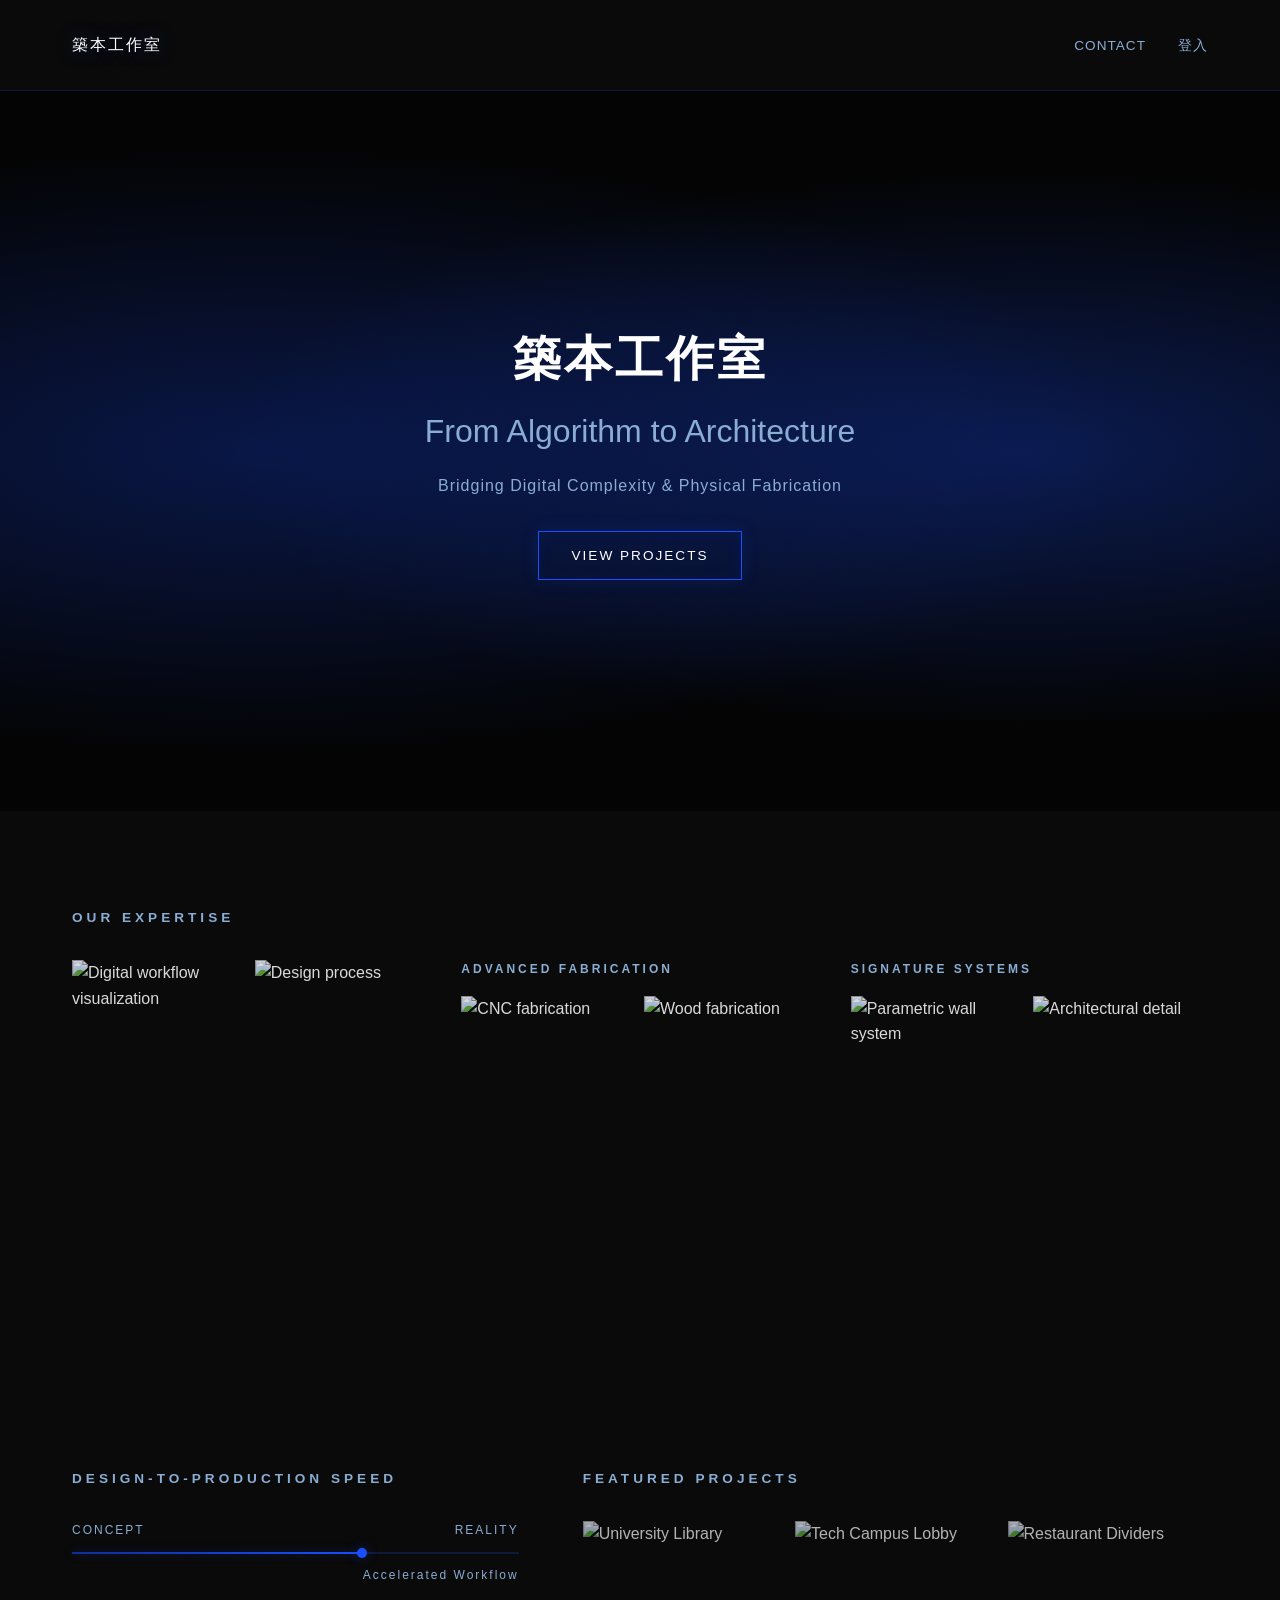
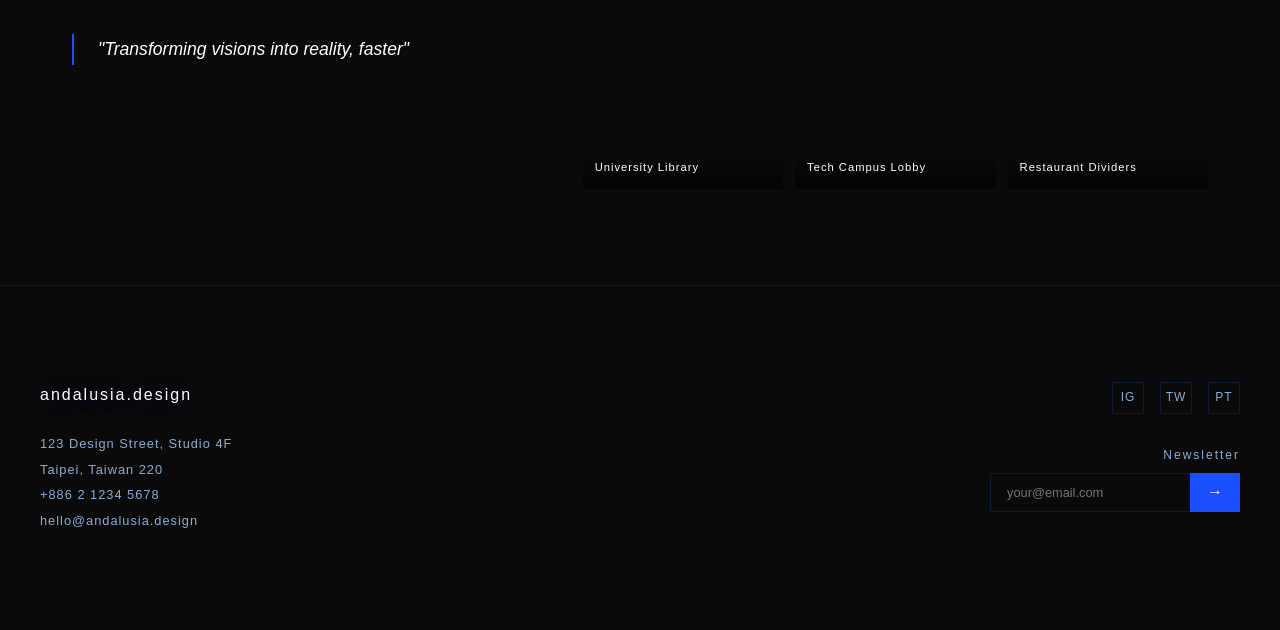
==== index.html @ 89bad5ba "init: original version" ====
<!DOCTYPE html>
<html lang="zh-Hant-TW">
<head>
    <meta charset="UTF-8">
    <meta name="viewport" content="width=device-width, initial-scale=1.0">
    <title>築本工作室</title>
    <link rel="stylesheet" href="css/style.css">
</head>
<body>

    <header class="site-header">
        <nav class="container">
            <div class="logo">築本工作室</div>
            <ul class="nav-links">
                <li><a href="#contact">CONTACT</a></li>
                <li><a href="#login">登入</a></li>
            </ul>
        </nav>
    </header>

    <main>

        <!-- Hero -->
        <section id="hero" class="hero-section">
            <div class="hero-overlay"></div>
            <div class="container hero-content">
                <h1>築本工作室</h1>
                <h2>From Algorithm to Architecture</h2>
                <p>Bridging Digital Complexity &amp; Physical Fabrication</p>
                <button class="cta-button">VIEW PROJECTS</button>
            </div>
        </section>

        <!-- Expertise (圖片版) -->
        <section id="expertise" class="section">
            <div class="container">
                <h2 class="section-label">OUR EXPERTISE</h2>
                <div class="expertise-grid">
                    <div class="expertise-col">
                        <div class="expertise-images">
                            <img src="https://images.unsplash.com/photo-1558618666-fcd25c85cd64?q=80&w=600&auto=format&fit=crop" alt="Digital workflow visualization">
                            <img src="https://images.unsplash.com/photo-1507003211169-0a1dd7228f2d?q=80&w=300&auto=format&fit=crop" alt="Design process">
                        </div>
                    </div>
                    <div class="expertise-col">
                        <h3 class="expertise-title">ADVANCED FABRICATION</h3>
                        <div class="expertise-images">
                            <img src="https://images.unsplash.com/photo-1581091226825-a6a2a5aee158?q=80&w=400&auto=format&fit=crop" alt="CNC fabrication">
                            <img src="https://images.unsplash.com/photo-1565193566173-7a0ee3dbe261?q=80&w=400&auto=format&fit=crop" alt="Wood fabrication">
                        </div>
                    </div>
                    <div class="expertise-col">
                        <h3 class="expertise-title">SIGNATURE SYSTEMS</h3>
                        <div class="expertise-images">
                            <img src="https://images.unsplash.com/photo-1497366216548-37526070297c?q=80&w=400&auto=format&fit=crop" alt="Parametric wall system">
                            <img src="https://images.unsplash.com/photo-1486325212027-8081e485255e?q=80&w=400&auto=format&fit=crop" alt="Architectural detail">
                        </div>
                    </div>
                </div>
            </div>
        </section>

        <!-- Process + Featured Projects (兩欄並排) -->
        <section id="process" class="section section-split">
            <div class="container">
                <div class="split-layout">

                    <!-- 左：Design-to-Production Speed -->
                    <div class="split-left">
                        <h2 class="section-label">DESIGN-TO-PRODUCTION SPEED</h2>
                        <div class="speed-widget">
                            <div class="speed-labels">
                                <span>CONCEPT</span>
                                <span>REALITY</span>
                            </div>
                            <div class="speed-track">
                                <div class="speed-fill"></div>
                                <div class="speed-thumb"></div>
                            </div>
                            <p class="speed-sub">Accelerated Workflow</p>
                        </div>
                        <blockquote class="speed-quote">
                            "Transforming visions into reality, faster"
                        </blockquote>
                    </div>

                    <!-- 右：Featured Projects -->
                    <div class="split-right" id="projects">
                        <h2 class="section-label">FEATURED PROJECTS</h2>
                        <div class="projects-grid">
                            <figure class="project-card">
                                <img src="https://images.unsplash.com/photo-1521587760476-6c12a4b040da?q=80&w=600&auto=format&fit=crop" alt="University Library">
                                <figcaption>University Library</figcaption>
                            </figure>
                            <figure class="project-card">
                                <img src="https://images.unsplash.com/photo-1497366811353-6870744d04b2?q=80&w=600&auto=format&fit=crop" alt="Tech Campus Lobby">
                                <figcaption>Tech Campus Lobby</figcaption>
                            </figure>
                            <figure class="project-card">
                                <img src="https://images.unsplash.com/photo-1517248135467-4c7edcad34c4?q=80&w=600&auto=format&fit=crop" alt="Restaurant Dividers">
                                <figcaption>Restaurant Dividers</figcaption>
                            </figure>
                        </div>
                    </div>

                </div>
            </div>
        </section>

    </main>

    <!-- Footer -->
    <footer id="contact" class="site-footer">
        <div class="container footer-inner">
            <div class="footer-left">
                <div class="logo footer-logo">andalusia.design</div>
                <address>
                    <p>123 Design Street, Studio 4F</p>
                    <p>Taipei, Taiwan 220</p>
                    <p>+886 2 1234 5678</p>
                    <p>hello@andalusia.design</p>
                </address>
            </div>
            <div class="footer-right">
                <div class="social-links">
                    <a href="#" aria-label="Instagram">IG</a>
                    <a href="#" aria-label="Twitter">TW</a>
                    <a href="#" aria-label="Pinterest">PT</a>
                </div>
                <div class="newsletter">
                    <label for="newsletter-email">Newsletter</label>
                    <div class="newsletter-row">
                        <input id="newsletter-email" type="email" placeholder="your@email.com">
                        <button type="button">→</button>
                    </div>
                </div>
            </div>
        </div>
    </footer>

    <script type="module" src="js/main.js"></script>
</body>
</html>
---- css/style.css ----
/* 1. 全域變數定義 */
:root {
    --bg-dark: #0a0a0a;
    --card-bg: #0e0e0e;
    --text-main: #ffffff;
    --text-muted: #8aadd4;           /* 藍調灰，取代中性灰 */
    --accent-blue: #1a4fff;          /* 更深更重的科技藍 */
    --accent-blue-dim: #0f2e99;      /* 暗藍，用於光暈底色 */
    --border-color: #0d1a3a;         /* 藍黑邊框，靜態就有溫度 */
    --glow-blue: rgba(26, 79, 255, 0.35);
    --glow-blue-soft: rgba(26, 79, 255, 0.15);
    --spacing-md: 2rem;
}

/* 2. 重置預設樣式 */
* {
    margin: 0;
    padding: 0;
    box-sizing: border-box;
}

body {
    background-color: var(--bg-dark);
    color: var(--text-main);
    font-family: 'Inter', -apple-system, sans-serif;
    line-height: 1.6;
}

/* 3. 版面容器 */
.container {
    max-width: 1200px;
    margin: 0 auto;
    padding: 0 var(--spacing-md);
}

/* 4. 導航列 */
.site-header {
    padding: 2rem 0;
    border-bottom: 1px solid var(--border-color);
}

.site-header nav {
    display: flex;
    justify-content: space-between;
    align-items: center;
}

.logo {
    color: var(--text-main);
    font-size: 1rem;
    letter-spacing: 2px;
    text-shadow: 0 0 20px var(--glow-blue);  /* logo 帶藍光 */
}

.nav-links {
    display: flex;
    list-style: none;
    gap: 2rem;
}

.nav-links a {
    color: var(--text-muted);
    text-decoration: none;
    font-size: 0.85rem;
    letter-spacing: 1px;
    transition: color 0.3s, text-shadow 0.3s;
}

.nav-links a:hover {
    color: var(--text-main);
    text-shadow: 0 0 12px var(--glow-blue);
}

/* 5. Hero Section */
.hero-section {
    position: relative;
    height: 80vh;
    display: flex;
    align-items: center;
    justify-content: center;
    background-image: url('https://images.unsplash.com/photo-1486406146926-c627a92ad1ab?q=80&w=2000&auto=format&fit=crop');
    background-size: cover;
    background-position: center;
    text-align: center;
}

/* 雙層遮罩：純黑底 + 藍色邊緣光暈 */
.hero-overlay {
    position: absolute;
    top: 0;
    left: 0;
    width: 100%;
    height: 100%;
    background:
        radial-gradient(ellipse at 20% 50%, rgba(15, 46, 153, 0.45) 0%, transparent 60%),
        radial-gradient(ellipse at 80% 50%, rgba(26, 79, 255, 0.3) 0%, transparent 55%),
        rgba(0, 0, 0, 0.55);
}

.hero-content {
    position: relative;
    z-index: 1;
}

.hero-content h1 {
    font-size: 3rem;
    margin-bottom: 0.5rem;
    letter-spacing: 3px;
}

.hero-content h2 {
    font-size: 2rem;
    font-weight: 300;
    margin-bottom: 1rem;
    color: var(--text-muted);
}

.hero-content p {
    color: var(--text-muted);
    font-size: 1rem;
    letter-spacing: 1px;
}

/* CTA 按鈕：靜態就有藍光存在感 */
.cta-button {
    background: transparent;
    color: var(--text-main);
    border: 1px solid var(--accent-blue);
    padding: 1rem 2rem;
    margin-top: 2rem;
    cursor: pointer;
    letter-spacing: 2px;
    font-size: 0.85rem;
    transition: 0.3s;
    box-shadow: 0 0 18px var(--glow-blue-soft), inset 0 0 18px rgba(26, 79, 255, 0.05);
}

.cta-button:hover {
    background: var(--accent-blue);
    border-color: var(--accent-blue);
    box-shadow: 0 0 32px var(--glow-blue), inset 0 0 24px rgba(26, 79, 255, 0.2);
}

/* 6. Expertise Section */
.section {
    padding: 6rem 0;
}

.section h2 {
    font-size: 0.85rem;
    letter-spacing: 4px;
    color: var(--text-muted);
    margin-bottom: 0.5rem;
}

/* 7. 卡片網格 */
.grid-layout {
    display: grid;
    grid-template-columns: repeat(3, 1fr);
    gap: 1.5rem;
    margin-top: 2rem;
}

.card {
    background-color: var(--card-bg);
    padding: 2.5rem;
    border: 1px solid var(--border-color);
    transition: border-color 0.3s ease, box-shadow 0.3s ease, transform 0.3s ease;
    position: relative;
}

/* 靜態卡片底部有一條細藍線暗示存在 */
.card::after {
    content: '';
    position: absolute;
    bottom: 0;
    left: 0;
    width: 0;
    height: 1px;
    background: var(--accent-blue);
    transition: width 0.4s ease;
}

.card:hover::after {
    width: 100%;
}

.card:hover {
    border-color: rgba(26, 79, 255, 0.5);
    box-shadow: 0 0 28px var(--glow-blue-soft), 0 8px 32px rgba(0, 0, 0, 0.4);
    transform: translateY(-5px);
}

.card h3 {
    font-size: 0.8rem;
    letter-spacing: 3px;
    margin-bottom: 1rem;
    color: var(--text-main);
}

.card p {
    color: var(--text-muted);
    font-size: 0.9rem;
}

/* 8. Footer */
.site-footer {
    padding: 3rem 0;
    border-top: 1px solid var(--border-color);
}

.site-footer p {
    color: var(--text-muted);
    font-size: 0.8rem;
    letter-spacing: 1px;
}

/* 9. Reduced motion */
@media (prefers-reduced-motion: reduce) {
    *, *::before, *::after {
        transition: none !important;
    }
}

/* ── Expertise 圖片區 ── */
.expertise-grid {
    display: grid;
    grid-template-columns: repeat(3, 1fr);
    gap: 2rem;
    margin-top: 2rem;
    align-items: start;
}

.expertise-title {
    font-size: 0.75rem;
    letter-spacing: 3px;
    color: var(--text-muted);
    margin-bottom: 1rem;
}

.expertise-images {
    display: flex;
    gap: 0.5rem;
    overflow: hidden;   /* 防止圖片溢出欄位 */
    width: 100%;
}

.expertise-images img {
    flex: 1;
    min-width: 0;       /* 讓 flex 子項目可以縮小 */
    width: 0;           /* 強制依 flex 比例分配，不按原始尺寸 */
    height: 280px;      /* 固定高度取代 aspect-ratio */
    object-fit: cover;
    display: block;
    filter: brightness(0.85);
    transition: filter 0.3s, box-shadow 0.3s;
}

.expertise-images img:hover {
    filter: brightness(1);
    box-shadow: 0 0 20px var(--glow-blue-soft);
}

/* ── Split Layout (Process + Projects) ── */
.split-layout {
    display: grid;
    grid-template-columns: 1fr 1.4fr;
    gap: 4rem;
    align-items: start;
}

/* 左欄：Speed Widget */
.speed-widget {
    margin-top: 2rem;
}

.speed-labels {
    display: flex;
    justify-content: space-between;
    font-size: 0.75rem;
    letter-spacing: 2px;
    color: var(--text-muted);
    margin-bottom: 0.75rem;
}

.speed-track {
    position: relative;
    height: 2px;
    background: var(--border-color);
    margin-bottom: 0.75rem;
}

.speed-fill {
    position: absolute;
    top: 0;
    left: 0;
    width: 65%;
    height: 100%;
    background: linear-gradient(90deg, var(--accent-blue-dim), var(--accent-blue));
    box-shadow: 0 0 10px var(--glow-blue);
}

.speed-thumb {
    position: absolute;
    top: 50%;
    left: 65%;
    transform: translate(-50%, -50%);
    width: 10px;
    height: 10px;
    border-radius: 50%;
    background: var(--accent-blue);
    box-shadow: 0 0 12px var(--glow-blue);
}

.speed-sub {
    font-size: 0.75rem;
    letter-spacing: 2px;
    color: var(--text-muted);
    text-align: right;
}

.speed-quote {
    margin-top: 3rem;
    font-size: 1.1rem;
    font-weight: 300;
    font-style: italic;
    color: var(--text-main);
    border-left: 2px solid var(--accent-blue);
    padding-left: 1.5rem;
    line-height: 1.8;
    text-shadow: 0 0 30px var(--glow-blue-soft);
}

/* 右欄：Projects Grid */
.projects-grid {
    display: grid;
    grid-template-columns: repeat(3, 1fr);
    gap: 0.75rem;
    margin-top: 2rem;
}

.project-card {
    position: relative;
    overflow: hidden;
    cursor: pointer;
}

.project-card img {
    width: 100%;
    aspect-ratio: 3 / 4;
    object-fit: cover;
    display: block;
    filter: brightness(0.7);
    transition: filter 0.4s, transform 0.4s;
}

.project-card:hover img {
    filter: brightness(0.9);
    transform: scale(1.03);
}

.project-card figcaption {
    position: absolute;
    bottom: 0;
    left: 0;
    right: 0;
    padding: 0.75rem;
    font-size: 0.7rem;
    letter-spacing: 1px;
    color: var(--text-main);
    background: linear-gradient(transparent, rgba(0,0,0,0.7));
}

/* ── Footer ── */
.footer-inner {
    display: flex;
    justify-content: space-between;
    align-items: flex-start;
    gap: 2rem;
    padding: 3rem 0;
}

.footer-logo {
    font-size: 1rem;
    letter-spacing: 2px;
    margin-bottom: 1.5rem;
}

address {
    font-style: normal;
}

address p {
    font-size: 0.8rem;
    color: var(--text-muted);
    line-height: 2;
    letter-spacing: 0.5px;
}

.footer-right {
    display: flex;
    flex-direction: column;
    align-items: flex-end;
    gap: 2rem;
}

.social-links {
    display: flex;
    gap: 1rem;
}

.social-links a {
    color: var(--text-muted);
    font-size: 0.75rem;
    letter-spacing: 1px;
    text-decoration: none;
    border: 1px solid var(--border-color);
    width: 32px;
    height: 32px;
    display: flex;
    align-items: center;
    justify-content: center;
    transition: border-color 0.3s, color 0.3s, box-shadow 0.3s;
}

.social-links a:hover {
    border-color: var(--accent-blue);
    color: var(--text-main);
    box-shadow: 0 0 10px var(--glow-blue-soft);
}

.newsletter label {
    display: block;
    font-size: 0.75rem;
    letter-spacing: 2px;
    color: var(--text-muted);
    margin-bottom: 0.5rem;
    text-align: right;
}

.newsletter-row {
    display: flex;
    gap: 0;
}

.newsletter-row input {
    background: transparent;
    border: 1px solid var(--border-color);
    border-right: none;
    color: var(--text-main);
    padding: 0.6rem 1rem;
    font-size: 0.8rem;
    outline: none;
    width: 200px;
    transition: border-color 0.3s;
}

.newsletter-row input:focus {
    border-color: var(--accent-blue);
}

.newsletter-row button {
    background: var(--accent-blue);
    border: 1px solid var(--accent-blue);
    color: var(--text-main);
    padding: 0.6rem 1rem;
    cursor: pointer;
    font-size: 1rem;
    transition: box-shadow 0.3s;
}

.newsletter-row button:hover {
    box-shadow: 0 0 16px var(--glow-blue);
}

/* ── Section label 統一樣式 ── */
.section-label {
    font-size: 0.75rem;
    letter-spacing: 4px;
    color: var(--text-muted);
    margin-bottom: 0;
}
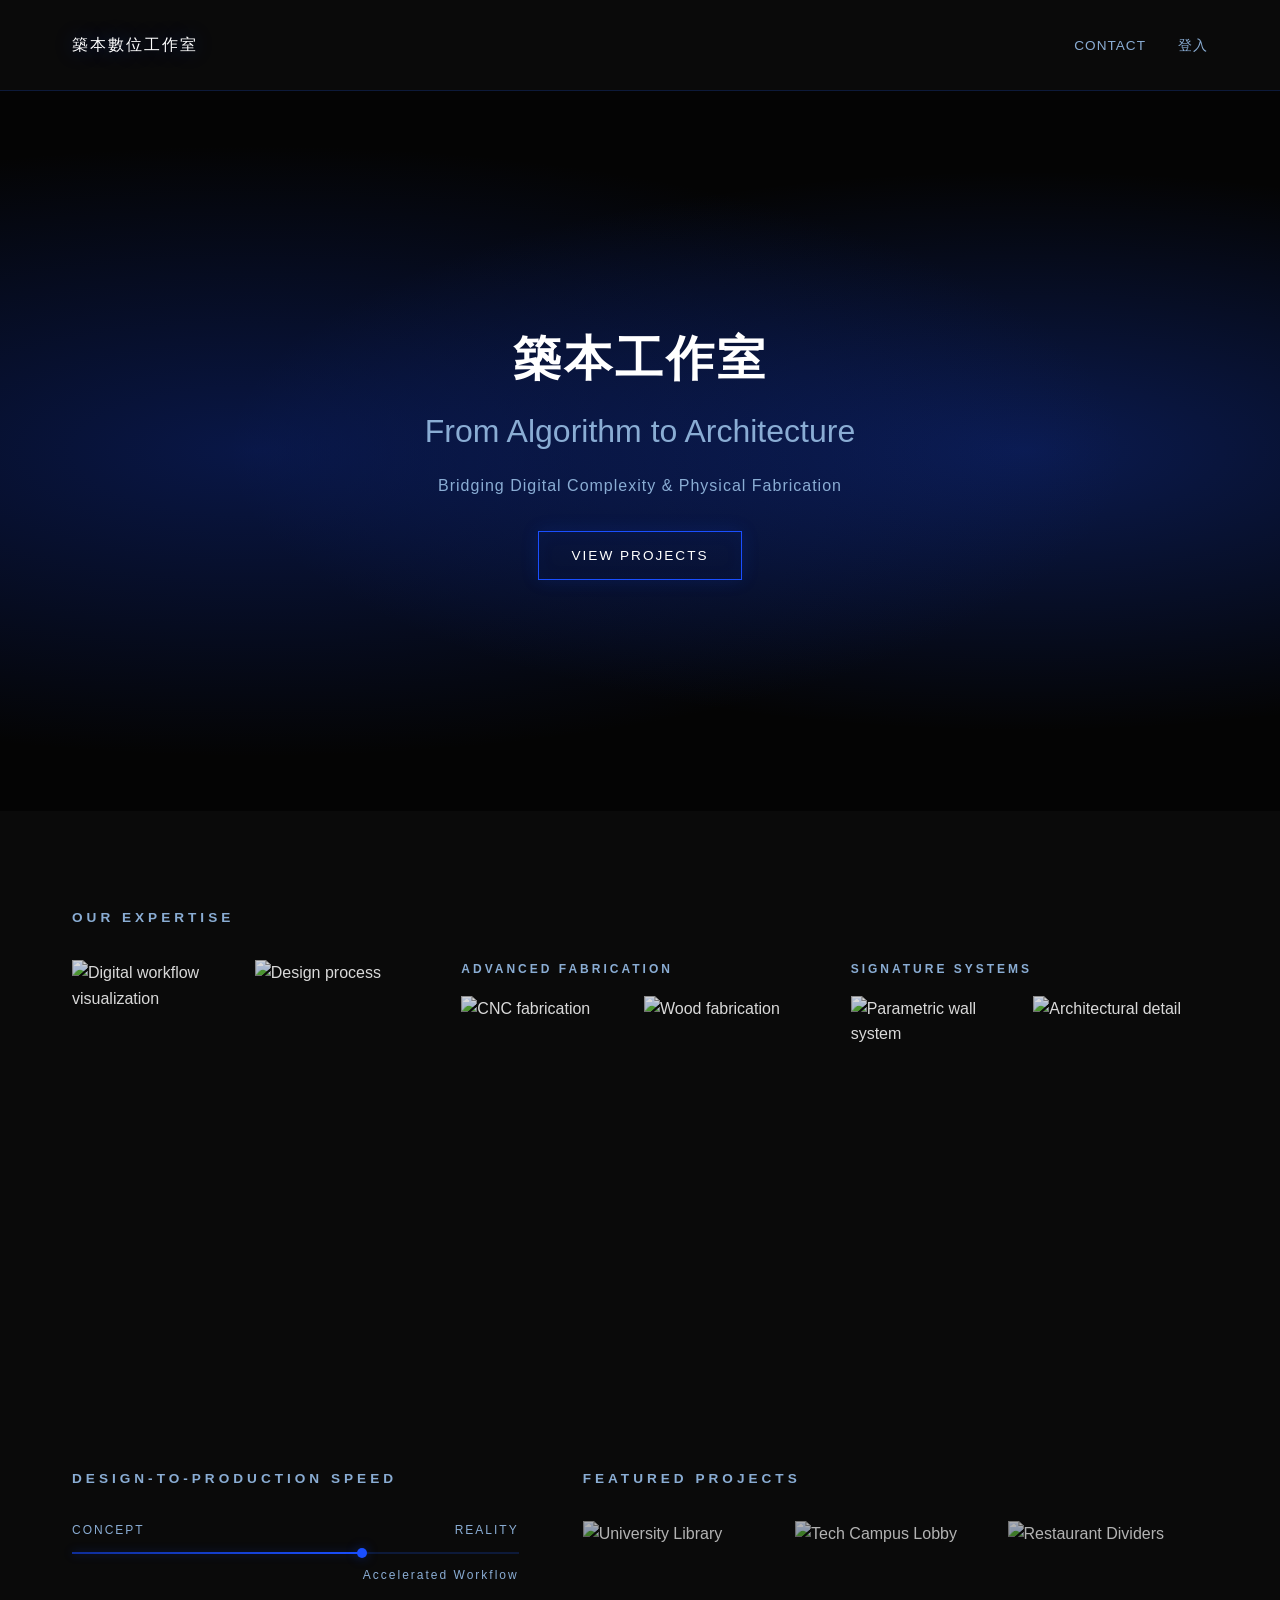
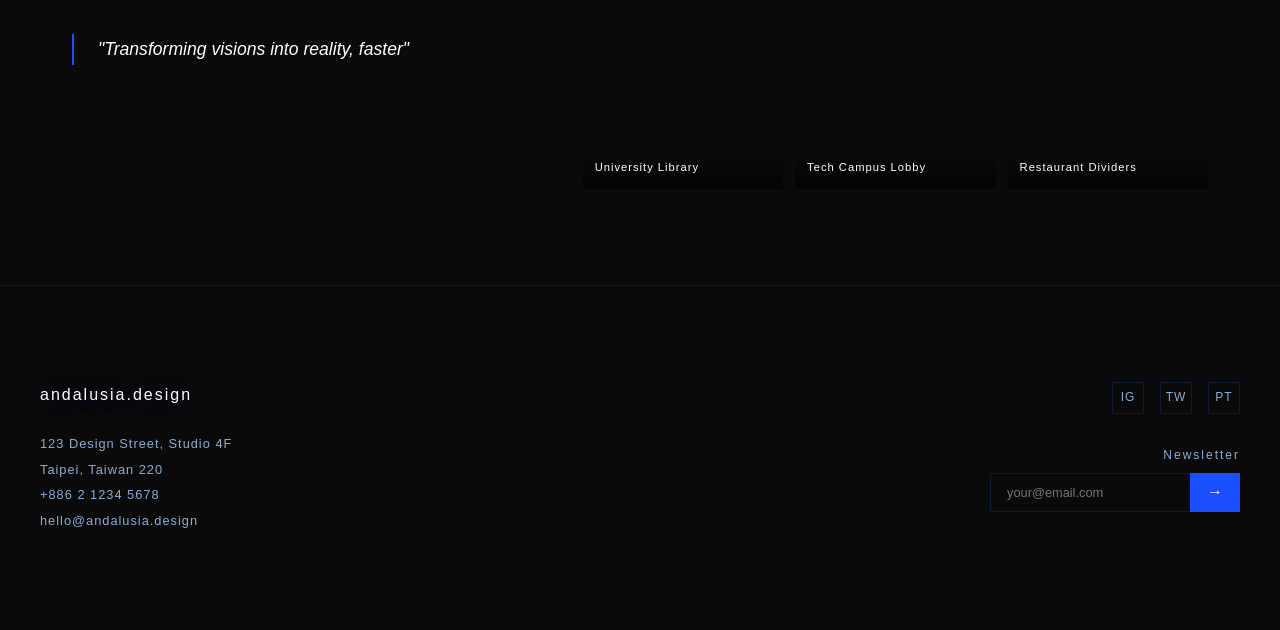
==== commit ad84ccd4: "docs: DATABASE_GUIDE upload" ====
--- a/index.html
+++ b/index.html
@@ -3,17 +3,17 @@
 <head>
     <meta charset="UTF-8">
     <meta name="viewport" content="width=device-width, initial-scale=1.0">
-    <title>築本工作室</title>
+    <title>築本數位工作室</title>
     <link rel="stylesheet" href="css/style.css">
 </head>
 <body>
 
     <header class="site-header">
         <nav class="container">
-            <div class="logo">築本工作室</div>
+            <div class="logo">築本數位工作室</div>
             <ul class="nav-links">
                 <li><a href="#contact">CONTACT</a></li>
-                <li><a href="#login">登入</a></li>
+                <li><a href="./login.html">登入</a></li>
             </ul>
         </nav>
     </header>
@@ -138,6 +138,5 @@
         </div>
     </footer>
 
-    <script type="module" src="js/main.js"></script>
 </body>
 </html>
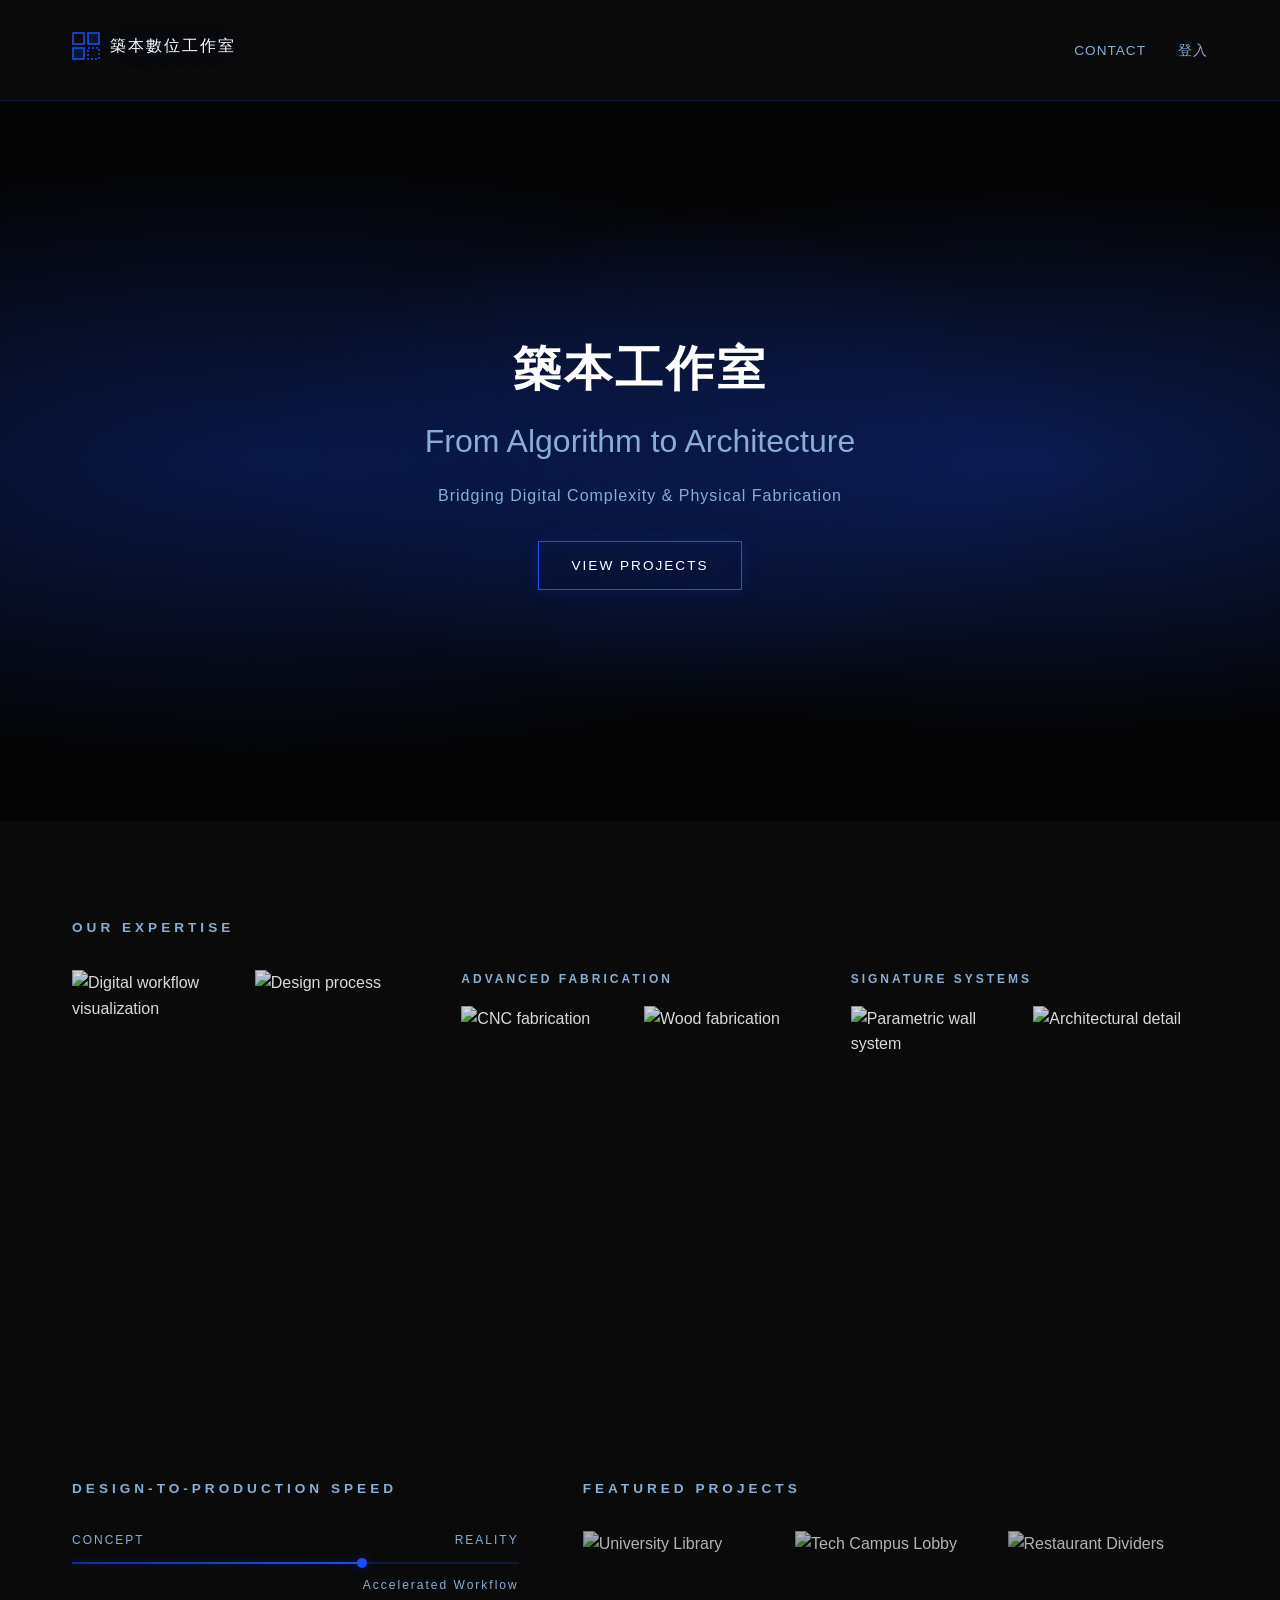
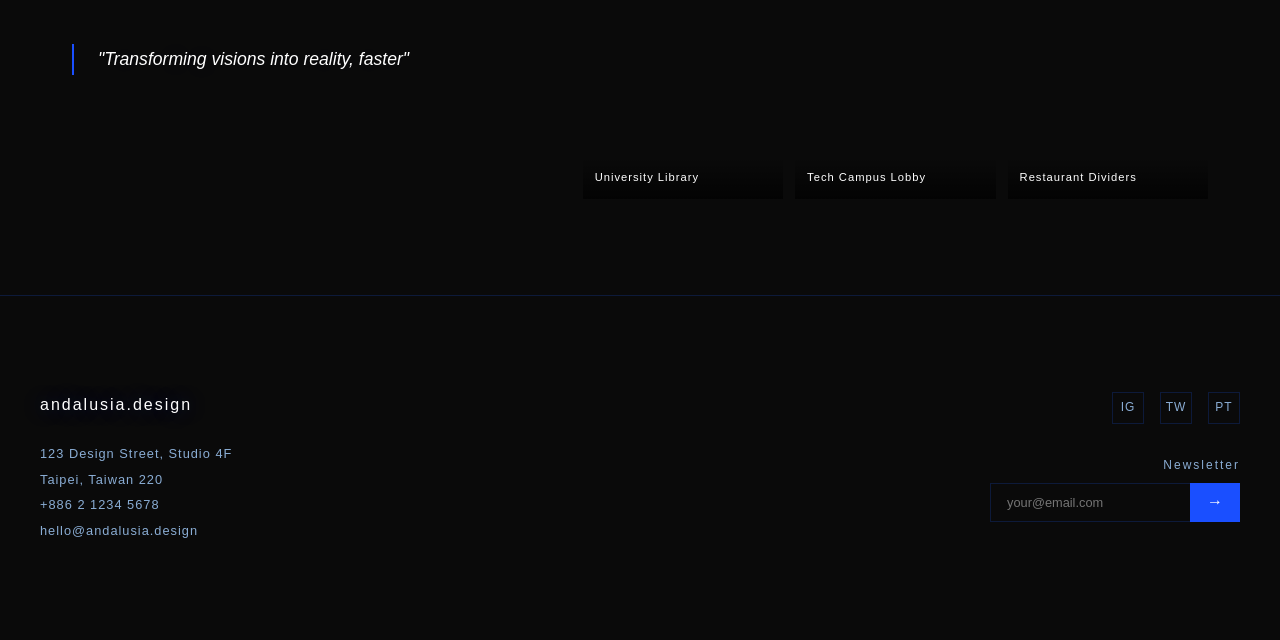
==== commit 93809f31: "update: index.html RWD" ====
--- a/index.html
+++ b/index.html
@@ -5,12 +5,105 @@
     <meta name="viewport" content="width=device-width, initial-scale=1.0">
     <title>築本數位工作室</title>
     <link rel="stylesheet" href="css/style.css">
+    <style>
+        /* ── RWD：手機版 (768px 以下) ── */
+        @media (max-width: 768px) {
+
+            /* 導覽列：兩行 */
+            .site-header nav {
+                flex-direction: column;
+                align-items: flex-start;
+                gap: 1rem;
+            }
+
+            .nav-links {
+                gap: 1.5rem;
+            }
+
+            /* Hero */
+            .hero-section {
+                height: 60vh;
+            }
+
+            .hero-content h1 {
+                font-size: 2rem;
+            }
+
+            .hero-content h2 {
+                font-size: 1.2rem;
+            }
+
+            /* Expertise：三欄 → 單欄 */
+            .expertise-grid {
+                grid-template-columns: 1fr;
+            }
+
+            .expertise-images {
+                flex-direction: column;
+            }
+
+            .expertise-images img {
+                height: 200px;
+                width: 100%;
+            }
+
+            /* Split layout：左右 → 上下 */
+            .split-layout {
+                grid-template-columns: 1fr;
+                gap: 3rem;
+            }
+
+            /* Projects：三欄 → 單欄 */
+            .projects-grid {
+                grid-template-columns: 1fr;
+            }
+
+            .project-card img {
+                aspect-ratio: 16 / 9;
+            }
+
+            /* Footer：左右 → 上下 */
+            .footer-inner {
+                flex-direction: column;
+            }
+
+            .footer-right {
+                align-items: flex-start;
+            }
+
+            .newsletter-row input {
+                width: 100%;
+            }
+        }
+
+        /* ── LOGO SVG ── */
+        .logo-mark {
+            display: inline-flex;
+            align-items: center;
+            gap: 0.6rem;
+        }
+
+        .logo-mark svg {
+            flex-shrink: 0;
+        }
+    </style>
 </head>
 <body>
 
     <header class="site-header">
         <nav class="container">
-            <div class="logo">築本數位工作室</div>
+            <div class="logo">
+                <span class="logo-mark">
+                    <!-- 暫用 LOGO：幾何方塊組合，科技藍配色 -->
+                    <svg width="28" height="28" viewBox="0 0 28 28" fill="none" xmlns="http://www.w3.org/2000/svg">
+                        <rect x="1" y="1" width="11" height="11" stroke="#1a4fff" stroke-width="1.5"/>
+                        <rect x="16" y="1" width="11" height="11" fill="#1a4fff" fill-opacity="0.15" stroke="#1a4fff" stroke-width="1.5"/>
+                        <rect x="1" y="16" width="11" height="11" fill="#1a4fff" fill-opacity="0.15" stroke="#1a4fff" stroke-width="1.5"/>
+                        <rect x="16" y="16" width="11" height="11" stroke="#1a4fff" stroke-width="1.5" stroke-dasharray="2 2"/>
+                    </svg>
+                    築本數位工作室
+                </span>
+            </div>
             <ul class="nav-links">
                 <li><a href="#contact">CONTACT</a></li>
                 <li><a href="./login.html">登入</a></li>
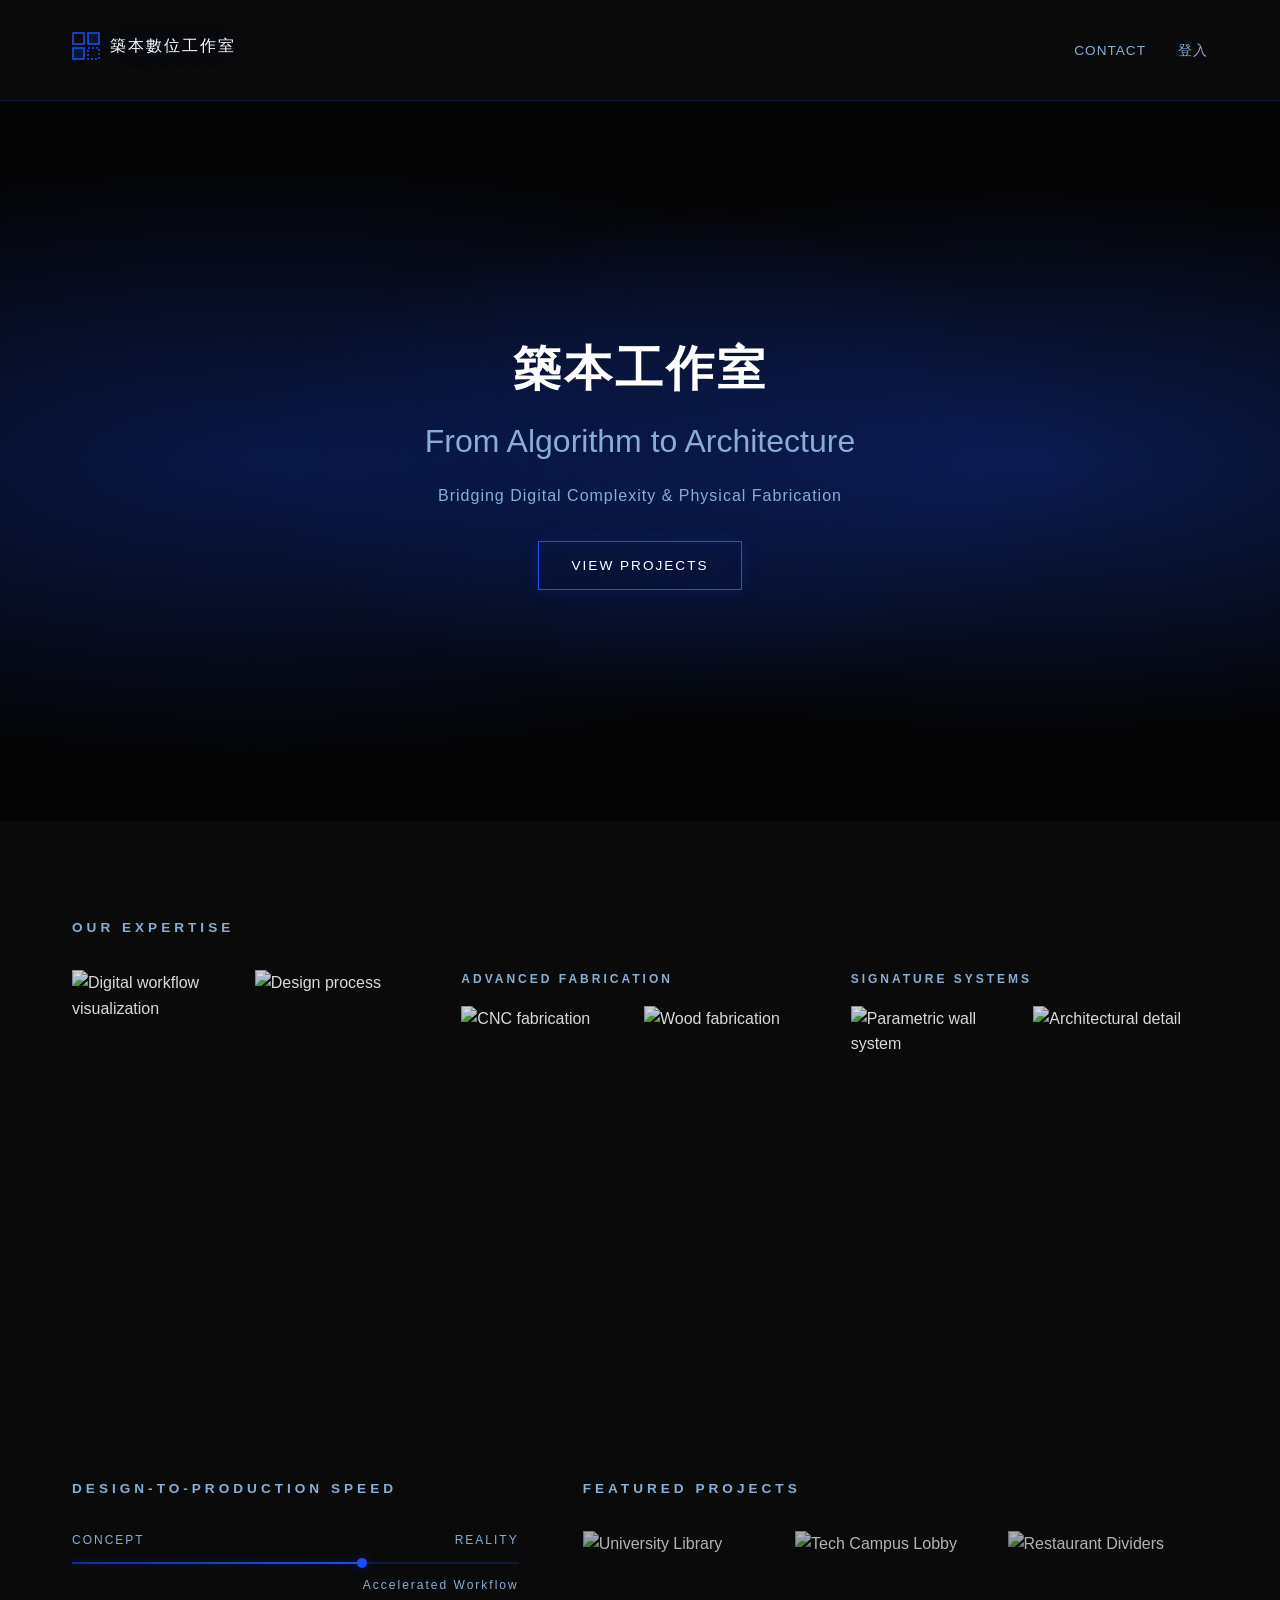
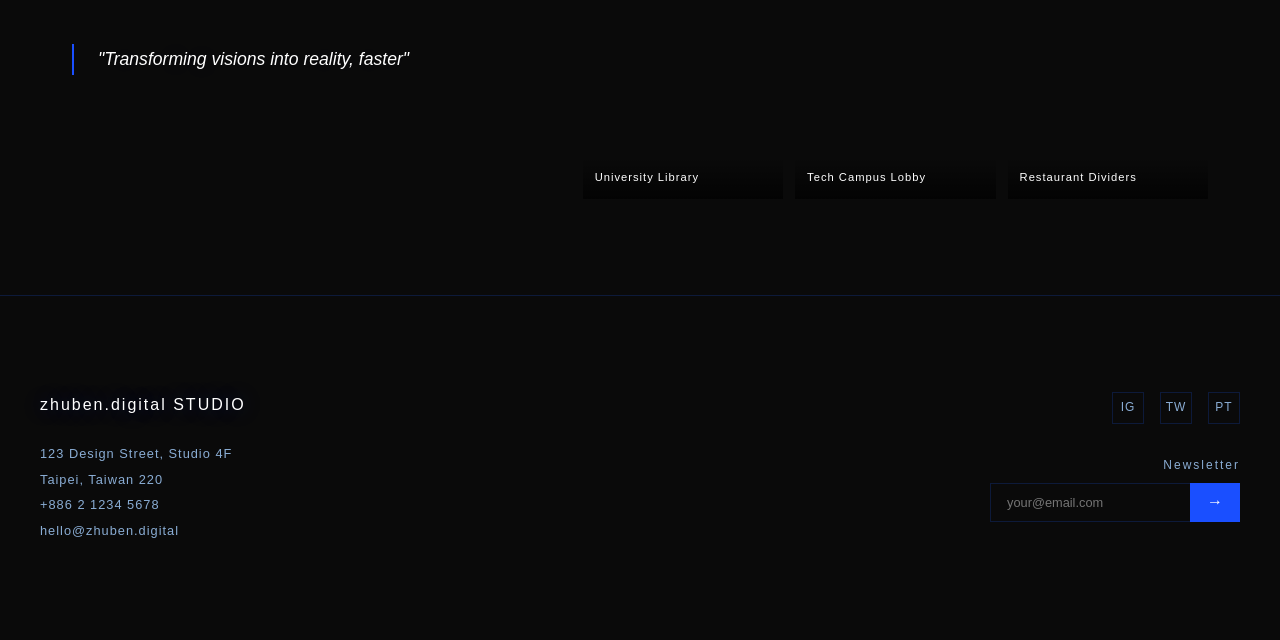
==== commit 132be680: "feat: admin dashboard pages, login entrance for admin" ====
--- a/index.html
+++ b/index.html
@@ -106,7 +106,7 @@
             </div>
             <ul class="nav-links">
                 <li><a href="#contact">CONTACT</a></li>
-                <li><a href="./login.html">登入</a></li>
+                <li><a href="#" onclick="return false;">登入</a></li>
             </ul>
         </nav>
     </header>
@@ -206,12 +206,14 @@
     <footer id="contact" class="site-footer">
         <div class="container footer-inner">
             <div class="footer-left">
-                <div class="logo footer-logo">andalusia.design</div>
+                <div class="logo footer-logo">
+                    zhuben.digital <span id="footer-studio">STUDI<span id="admin-o" title="" onclick="adminEntry()">O</span></span>
+                </div>
                 <address>
                     <p>123 Design Street, Studio 4F</p>
                     <p>Taipei, Taiwan 220</p>
                     <p>+886 2 1234 5678</p>
-                    <p>hello@andalusia.design</p>
+                    <p>hello@zhuben.digital</p>
                 </address>
             </div>
             <div class="footer-right">
@@ -232,4 +234,27 @@
     </footer>
 
 </body>
+
+<style>
+    #admin-o {
+        cursor: default;
+        user-select: none;
+    }
+</style>
+
+<script>
+    let adminClicks = [];
+
+    function adminEntry() {
+        const now = Date.now();
+        adminClicks.push(now);
+        adminClicks = adminClicks.filter(t => now - t < 1500);
+
+        if (adminClicks.length >= 3) {
+            adminClicks = [];
+            window.location.href = './dashboard.html';
+        }
+    }
+</script>
+
 </html>
